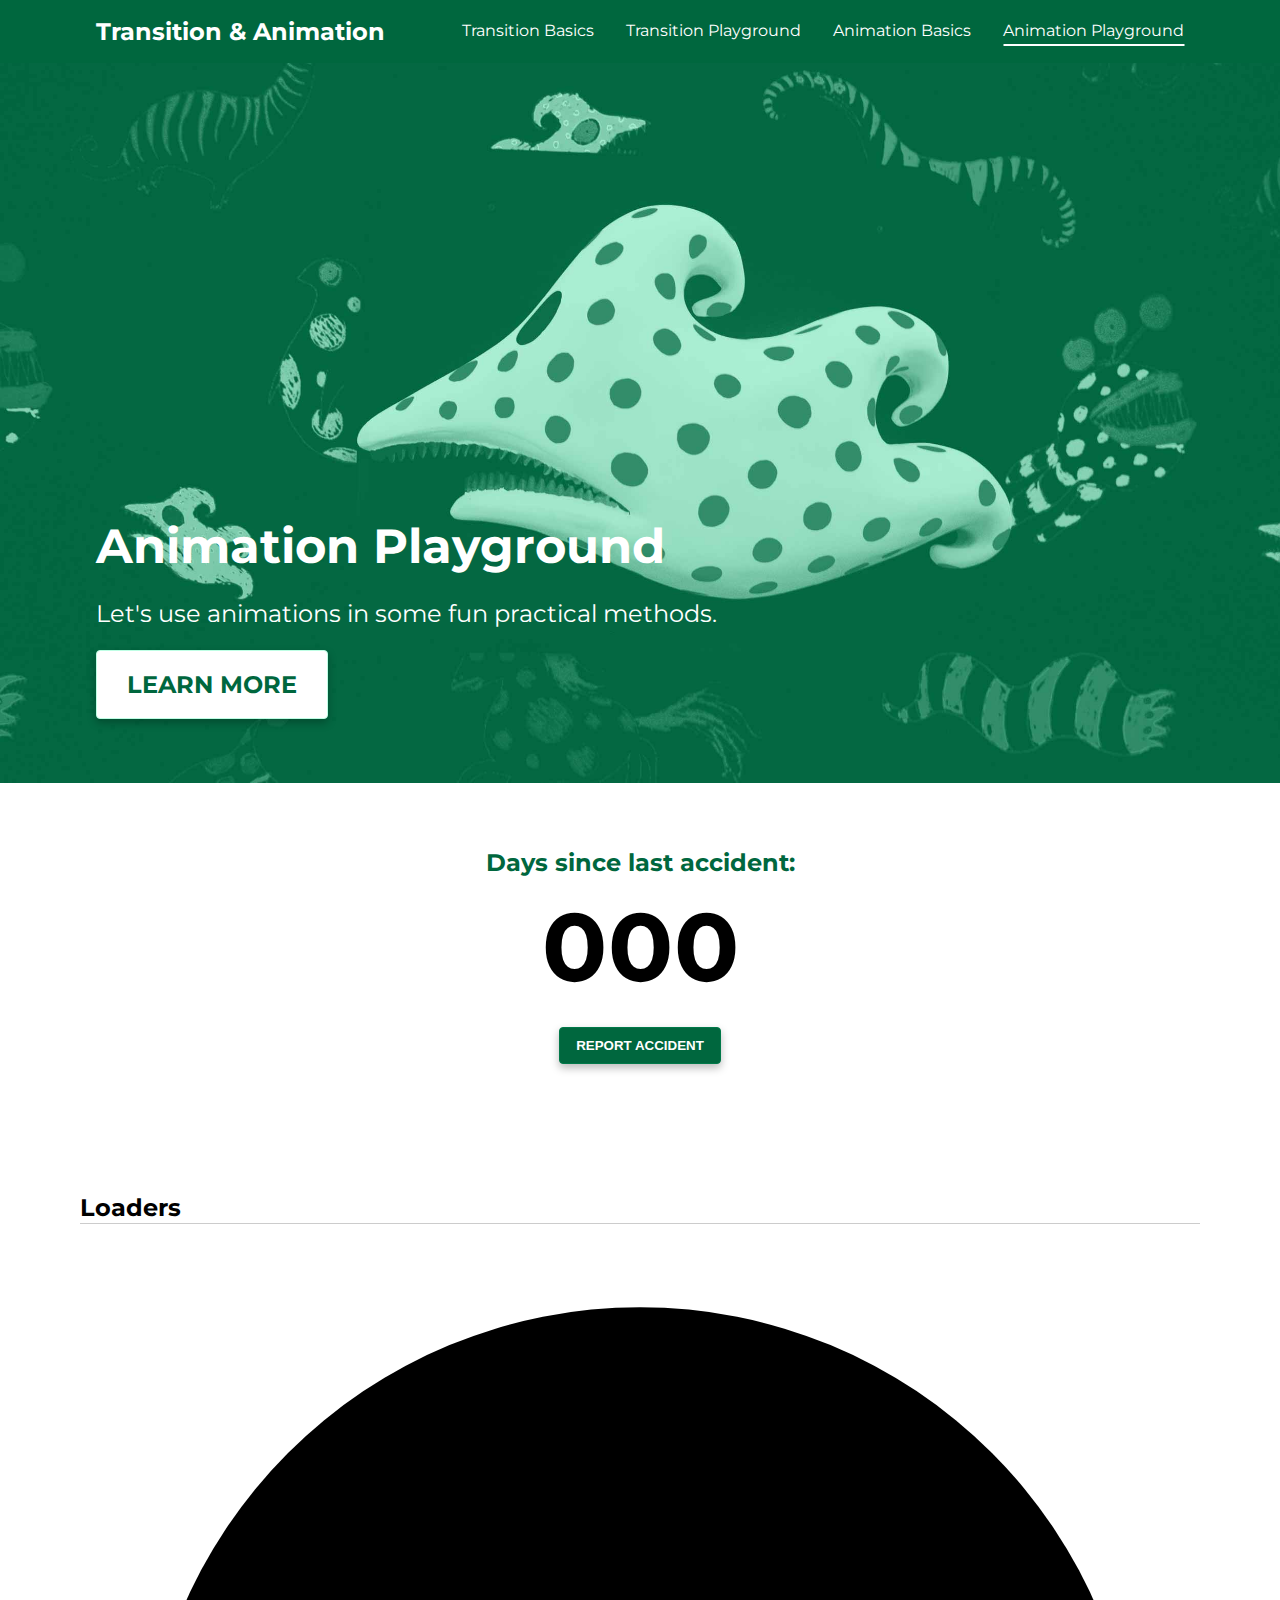
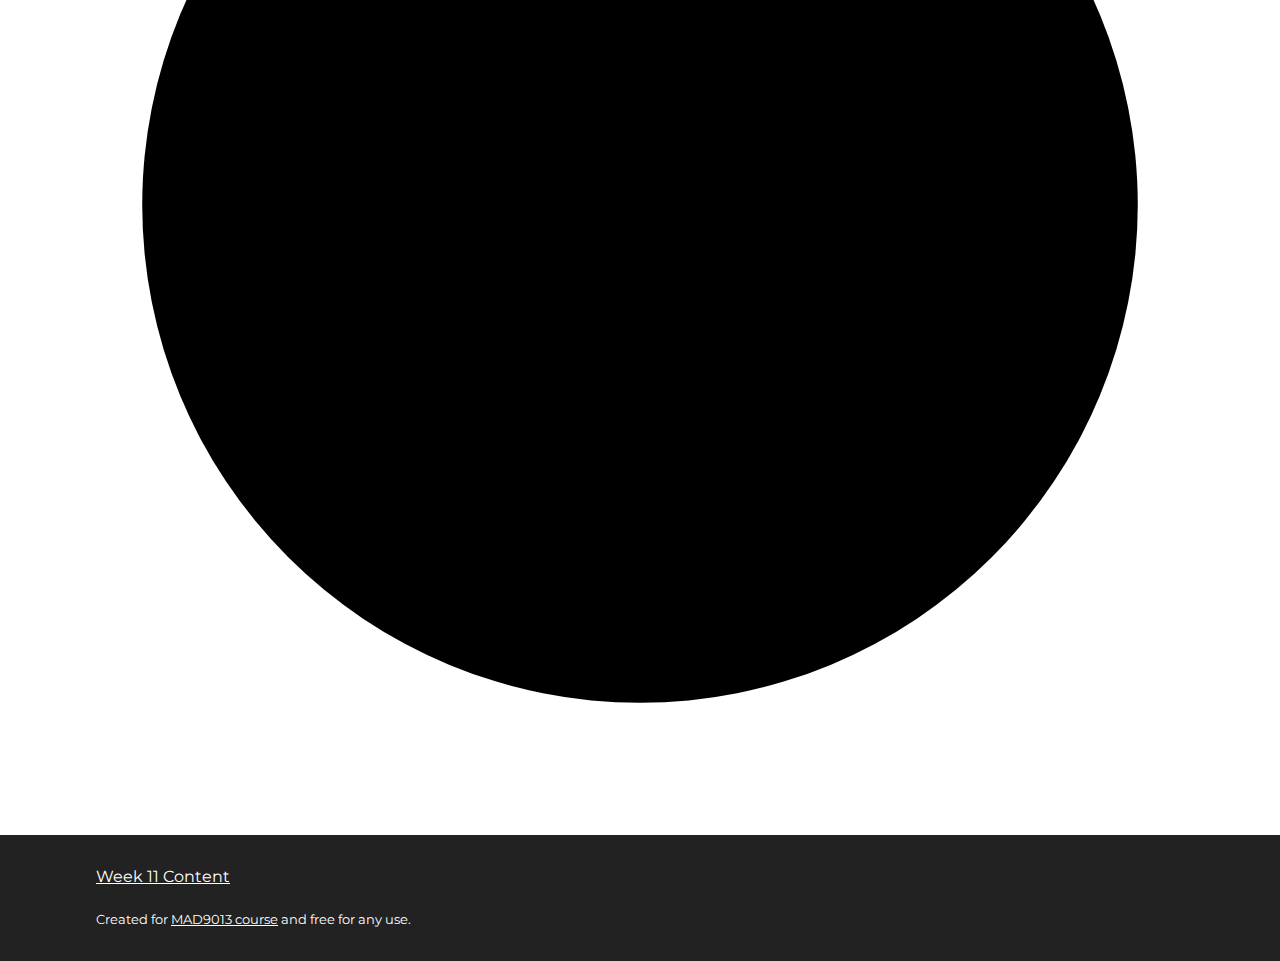
==== animation-playground.html @ c45581e3 "Set up for f22" ====
<!DOCTYPE html>
<html lang="en">
  <head>
    <meta charset="UTF-8" />
    <meta name="viewport" content="width=device-width, initial-scale=1.0" />
    <title>Animation Basics | W11 - Transition &amp; Animation</title>
    <link rel="stylesheet" href="./css/base.css" />
    <link rel="stylesheet" href="./css/animation-playground.css" />
    <link
      href="https://fonts.googleapis.com/css2?family=Montserrat:ital,wght@0,400;0,800;1,400;1,800&display=swap"
      rel="stylesheet"
    />
  </head>
  <body>
    <ul class="skip-links">
      <li><a href="#nav">Skip to main navigation</a></li>
      <li><a href="#main">Skip to content</a></li>
    </ul>

    <header class="masthead no-print" role="banner">
      <div class="container">
        <a href="/" class="logo">
          <strong>Transition &amp; Animation</strong>
        </a>
        <nav id="nav" role="navigation">
          <ul>
            <li><a href="./transition-basics.html">Transition Basics</a></li>
            <li>
              <a href="./transition-playground.html">Transition Playground</a>
            </li>
            <li><a href="./animation-basics.html">Animation Basics</a></li>
            <li>
              <a aria-current="page" href="./animation-playground.html"
                >Animation Playground</a
              >
            </li>
          </ul>
        </nav>
        <a class="nav-toggle" href="#nav" aria-label="Click to open mobile nav">
          <span class="tog top"></span>
          <span class="tog middle"></span>
          <span class="tog bottom"></span>
        </a>
      </div>
    </header>

    <main id="main" role="main">
      <!-- ---------- TUTORIAL CONTENT ---------- -->

      <header class="hero">
        <div class="container container-side-padding">
          <div class="hero-content">
            <h1>Animation Playground</h1>
            <p>Let's use animations in some fun practical methods.</p>
            <a class="btn" href="#" aria-label="Learn more about CSS animation"
              >Learn More</a
            >
          </div>
        </div>
      </header>

      <section>
        <div class="container">
          <h2 class="counter-title">Days since last accident:</h2>
          <div
            class="counter"
            aria-label="It has been 247 since last accident."
            tabindex="0"
          >
            <div class="counter-column hundreds">
              <span class="counter-num">0</span>
              <span class="counter-num">1</span>
              <span class="counter-num">2</span>
              <span class="counter-num">3</span>
              <span class="counter-num">4</span>
              <span class="counter-num">5</span>
              <span class="counter-num">6</span>
              <span class="counter-num">7</span>
              <span class="counter-num">8</span>
              <span class="counter-num">9</span>
            </div>
            <div class="counter-column tens">
              <span class="counter-num">0</span>
              <span class="counter-num">1</span>
              <span class="counter-num">2</span>
              <span class="counter-num">3</span>
              <span class="counter-num">4</span>
              <span class="counter-num">5</span>
              <span class="counter-num">6</span>
              <span class="counter-num">7</span>
              <span class="counter-num">8</span>
              <span class="counter-num">9</span>
            </div>
            <div class="counter-column ones">
              <span class="counter-num">0</span>
              <span class="counter-num">1</span>
              <span class="counter-num">2</span>
              <span class="counter-num">3</span>
              <span class="counter-num">4</span>
              <span class="counter-num">5</span>
              <span class="counter-num">6</span>
              <span class="counter-num">7</span>
              <span class="counter-num">8</span>
              <span class="counter-num">9</span>
            </div>
          </div>
          <div class="btn-wrap">
            <button class="btn btn-accident">Report Accident</button>
          </div>
        </div>
      </section>

      <section>
        <div class="container">
          <h2>Loaders</h2>
          <div class="loader-circle-wrap">
            <div class="loader-grow-outline"></div>
            <div class="loader-grow-outline delayed"></div>
          </div>
          <div class="loader-circle-wrap">
            <svg
              class="loader-spinner"
              xmlns="http://www.w3.org/2000/svg"
              viewBox="0 0 72 72"
            >
              <circle cx="36" cy="36" r="32" stroke-miterlimit="10" />
            </svg>
          </div>
        </div>
      </section>

      <!-- ---------- END TUTORIAL CONTENT ---------- -->
    </main>
    <footer class="footer" role="contentinfo">
      <div class="container">
        <p>
          <a
            href="https://mad9013.github.io/F2021/modules/week11/"
            target="_blank"
            >Week 11 Content</a
          >
        </p>
        <small
          >Created for
          <a href="https://mad9013.github.io/F2021/">MAD9013 course</a> and free
          for any use.</small
        >
      </div>
    </footer>
    <div class="click-to-close"></div>
    <script src="./js/main.js"></script>
  </body>
</html>
---- css/base.css ----
@-moz-viewport { width: device-width; scale: 1; }
@-ms-viewport { width: device-width; scale: 1; }
@-o-viewport { width: device-width; scale: 1; }
@-webkit-viewport { width: device-width; scale: 1; }
@viewport { width: device-width; scale: 1; }

html {
box-sizing: border-box;
font: normal 100%/1.3 "Montserrat", -apple-system, BlinkMacSystemFont, "Segoe UI", "Roboto", "Helvetica Neue", Arial,  "Apple Color Emoji", "Segoe UI Emoji", "Segoe UI Symbol", sans-serif;
-moz-text-size-adjust: 100%;
-ms-text-size-adjust: 100%;
-webkit-text-size-adjust: 100%;
text-size-adjust: 100%;
}

*, *::before, *::after {
  box-sizing: inherit;
}

:root {
  --color-primary: #00673e;
  --color-primary-pale: #befee4;
  --color-primary-light: #017949;
  --color-primary-dark: #00331f;
  --color-accent-1: #67003e;
  --color-accent-1-light: #febee4;
  --color-accent-2: #673e00;
  --color-accent-2-light: #fee4be;
  --color-accent-3: #3e6700;
  --color-accent-3-light: #e4febe;
  --color-accent-4: #003e67;
  --color-accent-4-light: #bee4fe;
  --color-accent-5: #3e0067;
  --color-accent-5-light: #e4befe;
  --color-accent-6: #3e6767;
  --color-accent-6-light: #e4fefe;
  --color-accent-7: #3e3e67;
  --color-accent-7-light: #e4e4fe;
  --color-accent-8: #676700;
  --color-accent-8-light: #fefebe;
  --color-error: #670c03;
}

body {
  margin: 0;
  min-height: 100vh;
  display: grid;
  grid-template-rows: auto 1fr auto;
}

svg {
  fill: currentColor;
}

/* - - - - - - - - - - Typogrophy - - - - - - - - - - */

/* 
Standardizing some basic type styles across my website.
*/


h1, h2, h3, h4, h5, h6, p, ul, ol {
  margin: 0 0 1.3rem;
}

h1 {
  font-size: 3rem;
  color: var(--color-primary);
}

h2,
h1 + .subtitle {
  border-bottom: 0.0625rem solid #ccc;
}

h1 + .subtitle {
  font-size: 1.25rem;
  margin: -1rem 0 2rem;
  font-style: italic;
}

a {
  color: var(--color-primary);
  transition:
    color .2s,
    background-color .2s,
    border-color .2s,
    box-shadow .2s;
}

a:hover, a:focus {
  color: var(--color-primary-dark);
}

.btn {
  background-color: var(--color-primary);
  border: 0.0625rem solid var(--color-primary-light);
  box-shadow: 0 0.25rem 0.5rem #0004;
  color: #fff;
  padding: .75em 1.25em;
  text-decoration: none;
  text-transform: uppercase;
  font-weight: bold;
  border-radius: 0.25rem;
  display: inline-block;
  cursor: pointer;
  transition:
    color .2s,
    background-color .2s,
    border-color .2s;
}


.btn:hover, .btn:focus {
  background-color: var(--color-primary-dark);
  border-color: var(--color-primary);
  color: #fff;
}


/* - - - - - - - - - - Layout - - - - - - - - - - */
/* 
I like to create a collection of reusable classes that help me create consistent layout and spacing on my webpages.
*/

.container {
  max-width: 70em;
  width: 100%;
  margin: 0 auto;
}

section > .container {
  padding-top: 4rem;
  padding-bottom: 4rem;
}

.container-side-padding {
  padding-left: 1rem;
  padding-right: 1rem;
}

.padding-t {
  padding-top: 6rem;
}

.padding-t-3 {
  padding-top: 3rem;
}

.spacing-b {
  padding-bottom: 6rem;
}

.push {
  margin-bottom: 1rem;
}

.push-4 {
  margin-bottom: 4rem;
}

.text-wrap {
  max-width: 45em;
}

.parent-styles {
  border: 0.25rem dashed #ccc;
}

.grid-3 {
  display: grid;
  gap: 1rem;
}

@media only screen and (min-width: 38em) {

  .grid-3 {
    grid-template-columns: repeat(3, 1fr);
  }

}

/* - - - - - - - - - - Masthead - - - - - - - - - - */

/* - - - - - - - - - - Nav Toggle - - - - - - - - - - */

.nav-toggle {
  width: 2.5rem;
  height: 1.5rem;
  display: flex;
  flex-direction: column;
  justify-content: space-between;
  position: relative;
}

.nav-toggle .tog {
  width: 100%;
  height: 0.25rem;
  background-color: #fff;
  position: relative;
  transition:
    top .2s,
    bottom .2s,
    opacity .2s,
    transform .2s;
}
.tog.top {
  top: 0;
}

.tog.bottom {
  bottom: 0;
}

.open .top {
  top: 50%;
  transform: translateY(-50%) rotate(45deg);
}

.open .middle {
  opacity: 0;
}

.open .bottom {
  bottom: 50%;
  transform: translateY(50%) rotate(-45deg);
}


@media only screen and (min-width: 65em) {

  .nav-toggle {
    display: none;
  }

}

.click-to-close {
  width: 100vw;
  height: 100vh;
  background-color: #0008;
  position: fixed;
  top: 0;
  left: 0;
  pointer-events: none;
  opacity: 0;
  transition:
    opacity .2s;
}

.click-to-close.open {
  opacity: 1;
  pointer-events: all;
}

/* - - - - - - - - - - End of Nav Toggle - - - - - - - - - - */

.masthead {
  padding: 1rem 0;
  background-color: var(--color-primary);
  position: sticky;
  top: 0;
  width: 100%;
  z-index: 10000;
}

.masthead .container {
  padding: 0 1rem;
  display: flex;
  justify-content: space-between;
  align-items: center;
}

.masthead a {
  color: #fff;
  text-decoration: none;
  transition:
    opacity .2s;
}

.masthead nav a {
  position: relative;
}

.masthead nav a::after {
  content: " ";
  display: none;
  position: absolute;
  width: 0;
  height: 0.125rem;
  bottom: -.25rem;
  left: 50%;
  transform: translateX(-50%);
  background-color: #fff;
}

.masthead nav a[aria-current="page"]::after,
.masthead nav a:hover::after {
  width: 100%;
}

.masthead a.logo:hover,
.masthead a.logo:focus {
  opacity: .5;
}

.masthead .logo h1,
.masthead .logo strong {
  color: #fff;
  font-size: 1.5rem;
  margin: 0;
}

.masthead nav {
  position: fixed;
  top: 0;
  right: -66.6666%;
  width: 66.6666vw;
  height: 100vh;
  box-shadow: -0.125rem 0.25rem 0.5rem rgba(0, 0, 0, .15);
  background-color: var(--color-primary-dark);
  transition:
    right .2s,
    top .2s;
}

.masthead nav.open {
  right: 0;
}

.masthead nav ul {
  padding: 6rem 1rem;
  text-align: right;
  margin: 0;
  list-style-type: none;
}

.masthead nav li:not(:last-child) {
  margin-bottom: 1rem;
}

.masthead nav a {
  display: block;
  font-size: 1.25rem;
}

@media only screen and (min-width: 65em) {

  .masthead nav {
    position: static;
    top: auto;
    left: auto;
    width: auto;
    height: auto;
    box-shadow: none;
    z-index: auto;
    background-color: transparent;
  }

  .masthead nav ul {
    display: flex;
    padding: 0;
  }

  .masthead nav li:not(:last-child) {
    margin-bottom: 0;
    margin-right: 2rem;
  }
  
  .masthead nav a {
    display: block;
    font-size: 1rem;
  }

  .masthead nav a::after {
    display: block;
  }

}

/* - - - - - - - - - - Cards - - - - - - - - - - */

.cards {
  list-style-type: none;
  padding: 0;
  display: grid;
  grid-template-columns: 1fr;
  column-gap: 1rem;
  row-gap: 1rem;
}

.cards-examples li {
  display: flex;
}

.cards-examples .card {
  display: flex;
  flex-direction: column;
  justify-content: space-between;
  flex-grow: 2;
  padding: 1rem;
  color: var(--color-primary);
  border: 0.125rem solid var(--color-primary);
  background-color: #fff;
  box-shadow: 0 0.25rem 0.5rem rgba(0, 0, 0, .15);
  border-radius: .5rem;
  text-decoration: none;
}

.cards-examples .card:hover,
.cards-examples .card:focus {
  color: #fff;
  border-color: #fff;
  background-color: var(--color-primary);
  box-shadow: 0 0.5rem 0.75rem rgba(0, 0, 0, .15);
  }

.cards-examples .card span {
  text-decoration: underline;
}

@media only screen and (min-width: 38em) {

  .cards-examples {
    grid-template-columns: repeat(2, 1fr);
  }

}

@media only screen and (min-width: 60em) {

  .cards-examples {
    grid-template-columns: repeat(4, 1fr);
  }

}

/* - - - - - - - - - - Footer - - - - - - - - - - */

.footer {
  background-color: #222;
  color: #fff;
  padding: 2rem 0;
}

.footer .container {
  padding: 0 1rem;
}

.footer a {
  color: #fff;
}

.footer a:hover,
.footer a:focus {
  color: #ffffffaa;
}

/* - - - - - - - - - - Helpers - - - - - - - - - - */

.box-simple {
  border: 0.25rem solid var(--color-primary);
  background-color: var(--color-primary-pale);
  border-radius: .5rem;
  padding: 1rem;
  text-align: center;
  /* display: inline-block; */
  /* width: max-content; */
  margin: 0 0 1rem;
}

.box-simple:nth-of-type(2) {
  border-color: var(--color-accent-1);
  background-color: var(--color-accent-1-light);
}

.box-simple:nth-of-type(3) {
  border-color: var(--color-accent-2);
  background-color: var(--color-accent-2-light);
}

.box-simple:nth-of-type(4) {
  border-color: var(--color-accent-3);
  background-color: var(--color-accent-3-light);
}

.box-simple:nth-of-type(5) {
  border-color: var(--color-accent-4);
  background-color: var(--color-accent-4-light);
}

.box-simple:nth-of-type(6) {
  border-color: var(--color-accent-5);
  background-color: var(--color-accent-5-light);
}

.box-simple:nth-of-type(7) {
  border-color: var(--color-accent-6);
  background-color: var(--color-accent-6-light);
}

.box-simple:nth-of-type(8) {
  border-color: var(--color-accent-7);
  background-color: var(--color-accent-7-light);
}

.box-simple:nth-of-type(9) {
  border-color: var(--color-accent-8);
  background-color: var(--color-accent-8-light);
}

.box-simple:last-of-type {
  margin: 0;
}

.flex-transition .box-simple,
.grid-transition .box-simple {
  margin: 0;
}

.flex-transition .box-simple:not(:last-child) {
  margin: 0 1rem 0 0;
}

/* A nice highlight for when I dropped in code samples */

code {
  background-color: #00000022;
  border: 0.0625rem solid #00000044;
  padding: .25rem;
  border-radius: .25rem;
}

/* - - - - - - - - - - Accessibility - - - - - - - - - - */

.skip-links {
  padding: 0;
  margin: 0;
  list-style-type: none;
}

.skip-links a {
  position: absolute;
  top: -100rem;
  display: inline-block;
  padding: 1rem;
  background-color: var(--color-accent-1);
  color: #fff;
  font-weight: bold;
  text-decoration: none;
  z-index: 1000000;
}

.skip-links a:focus {
  top: 0;
}

.to-top {
  position: fixed;
  bottom: 0;
  right: 1rem;
  background-color: var(--color-accent-1);
  padding: .5rem .75rem;
  border-radius: .5rem .5rem 0 0;
  text-decoration: none;
  transform: translateY(100%);
  transition: transform .2s;
}

.to-top.visible {
  transform: none;
}

*:focus {
  outline: 0.125rem solid var(--color-accent-1);
  outline-offset: 0.125rem;
}


/* - - - - - - - - - - Icons - - - - - - - - - - */

.icon {
  width: 2rem;
  height: 2rem;
  display: inline-flex;
  align-items: center;
  justify-content: center;
  vertical-align: middle;
}

.icon svg {
  width: 100%;
  height: 100%;
  display: inline-block;
}

.icon-label {
  vertical-align: middle;
}
---- css/animation-playground.css ----
.hero {
  height: clamp(30rem, 80vh, 50rem);
  background-color: var(--color-primary);
  background-image: url('../images/hero.jpg');
  background-size: cover;
  background-position: center;
  display: flex;
  align-items: flex-end;
}

.hero-content {
  padding: 4rem 0;
  font-size: 1.5rem;
}

.hero-content h1,
.hero-content p {
  color: #fff;
}

.hero-content .btn {
  background-color: #fff;
  border-color: var(--color-primary-pale);
  color: var(--color-primary);
  transition:
    color .2s,
    background-color .2s;
}

.hero-content .btn:hover {
  background-color: var(--color-primary-light);
  color: #fff;
}

/* - - - - - - - - - - Counter - - - - - - - - - - */

.counter-title {
  text-align: center;
  border: 0;
  color: var(--color-primary);
}

.btn-wrap {
  text-align: center;
  padding-top: 2rem;
}

.counter {
  height: 6rem;
  overflow: hidden;
  display: flex;
  justify-content: center;
}

.counter-column {
  display: flex;
  flex-direction: column-reverse;
  align-items: center;
  font-size: 6rem;
  line-height: 1;
  font-weight: bold;
  position: relative;
}


/* - - - - - - - - - - Loaders - - - - - - - - - - */
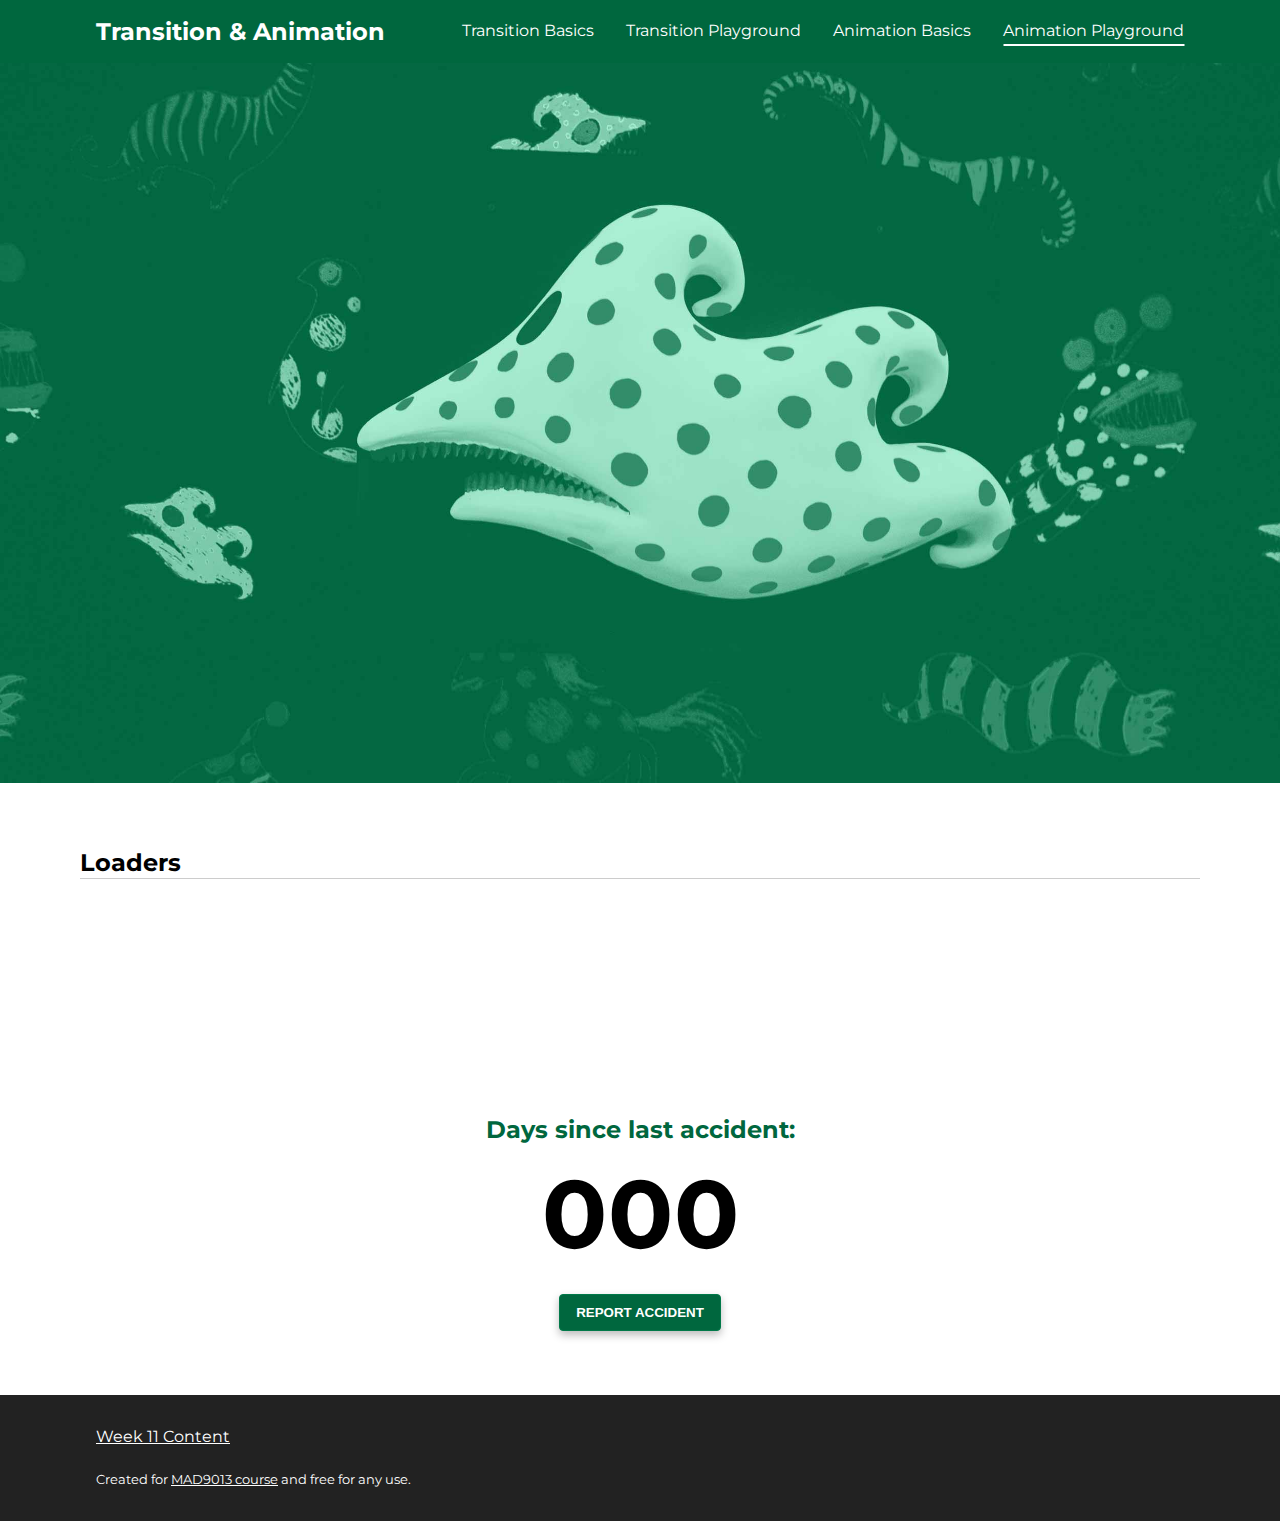
==== commit 6d787b3f: "Update ahead of lesson" ====
--- a/animation-playground.html
+++ b/animation-playground.html
@@ -5,7 +5,7 @@
     <meta name="viewport" content="width=device-width, initial-scale=1.0" />
     <title>Animation Basics | W11 - Transition &amp; Animation</title>
     <link rel="stylesheet" href="./css/base.css" />
-    <link rel="stylesheet" href="./css/animation-playground.css" />
+    <link rel="stylesheet" href="./css/animation-playground-complete.css" />
     <link
       href="https://fonts.googleapis.com/css2?family=Montserrat:ital,wght@0,400;0,800;1,400;1,800&display=swap"
       rel="stylesheet"
@@ -61,6 +61,25 @@
 
       <section>
         <div class="container">
+          <h2>Loaders</h2>
+          <div class="loader-circle-wrap">
+            <div class="loader-grow-outline"></div>
+            <div class="loader-grow-outline delayed"></div>
+          </div>
+          <div class="loader-circle-wrap">
+            <svg
+              class="loader-spinner"
+              xmlns="http://www.w3.org/2000/svg"
+              viewBox="0 0 72 72"
+            >
+              <circle cx="36" cy="36" r="32" stroke-miterlimit="10" />
+            </svg>
+          </div>
+        </div>
+      </section>
+
+      <section>
+        <div class="container">
           <h2 class="counter-title">Days since last accident:</h2>
           <div
             class="counter"
@@ -110,25 +129,6 @@
         </div>
       </section>
 
-      <section>
-        <div class="container">
-          <h2>Loaders</h2>
-          <div class="loader-circle-wrap">
-            <div class="loader-grow-outline"></div>
-            <div class="loader-grow-outline delayed"></div>
-          </div>
-          <div class="loader-circle-wrap">
-            <svg
-              class="loader-spinner"
-              xmlns="http://www.w3.org/2000/svg"
-              viewBox="0 0 72 72"
-            >
-              <circle cx="36" cy="36" r="32" stroke-miterlimit="10" />
-            </svg>
-          </div>
-        </div>
-      </section>
-
       <!-- ---------- END TUTORIAL CONTENT ---------- -->
     </main>
     <footer class="footer" role="contentinfo">
--- a/css/animation-playground-complete.css
+++ b/css/animation-playground-complete.css
@@ -0,0 +1,199 @@
+.hero {
+  height: clamp(30rem, 80vh, 50rem);
+  background-color: var(--color-primary);
+  background-image: url('../images/hero.jpg');
+  background-size: cover;
+  background-position: center;
+  display: flex;
+  align-items: flex-end;
+}
+
+.hero-content {
+  padding: 4rem 0;
+  font-size: 1.5rem;
+}
+
+.hero-content h1,
+.hero-content p {
+  color: #fff;
+  transform: translateX(-4rem);
+  opacity: 0;
+  animation: slideIn .5s 1s forwards;
+}
+
+.hero-content p {
+  animation-delay: 1.25s;
+}
+
+.hero-content .btn {
+  background-color: #fff;
+  border-color: var(--color-primary-pale);
+  color: var(--color-primary);
+  transform: translateX(-4rem);
+  opacity: 0;
+  transition:
+    color .2s,
+    background-color .2s;
+  animation: slideIn .5s 1.5s forwards;
+}
+
+.hero-content .btn:hover {
+  background-color: var(--color-primary-light);
+  color: #fff;
+}
+
+@keyframes slideIn {
+  from {
+    transform: translateX(-4rem);
+    opacity: 0;
+  }
+  to {
+    transform: translateX(0);
+    opacity: 1;
+  }
+}
+
+/* - - - - - - - - - - Loaders - - - - - - - - - - */
+
+.loader-circle-wrap {
+  width: 5rem;
+  height: 5rem;
+  position: relative;
+  display: inline-block;
+  margin-right: 2rem;
+}
+
+.loader-grow-outline {
+  border: 1rem solid var(--color-primary);
+  transform: scale(0);
+  border-radius: 50%;
+  width: 5rem;
+  height: 5rem;
+  animation-duration: 1s;
+  animation-timing-function: ease;
+  animation-iteration-count: infinite;
+  animation-name: grow-outline;
+  position: absolute;
+}
+.delayed {
+  animation-delay: .5s;
+}
+
+@keyframes grow-outline {
+  0% {
+    transform: scale(0);
+    border-width: 1rem;
+  }
+  50% {
+    opacity: 1;
+  }
+  100% {
+    transform: scale(1);
+    border-width: 0;
+    opacity: 0;
+  }
+}
+
+.loader-spinner {
+  fill: none;
+  stroke-width: .25rem;
+  stroke-dasharray: 101.09px 201.09px;
+  stroke-dashoffset: 101.09px;
+  transform: rotate(-90deg);
+  animation-name: spinner;
+  animation-duration: 2s;
+  animation-timing-function: cubic-bezier(.75,0,.25,1);
+  animation-iteration-count: infinite;
+}
+
+.loader-spinner circle {
+  stroke: var(--color-accent-2);
+}
+
+@keyframes spinner {
+  0% {
+    stroke-dashoffset: 101.09px;
+    transform: rotate(-90deg);
+  }
+  100% {
+    stroke-dashoffset: -201.09px;
+    transform: rotate(630deg);
+  }
+}
+
+/* - - - - - - - - - - Counter - - - - - - - - - - */
+
+.counter-title {
+  text-align: center;
+  border: 0;
+  color: var(--color-primary);
+}
+
+.btn-wrap {
+  text-align: center;
+  padding-top: 2rem;
+}
+
+.counter {
+  height: 6rem;
+  overflow: hidden;
+  display: flex;
+  justify-content: center;
+}
+
+.counter-column {
+  display: flex;
+  flex-direction: column-reverse;
+  align-items: center;
+  font-size: 6rem;
+  line-height: 1;
+  font-weight: bold;
+  position: relative;
+}
+
+.hundreds,
+.tens,
+.ones {
+  animation-name: countUp;
+  animation-duration: 2s;
+  animation-fill-mode: forwards;
+  animation-timing-function: cubic-bezier(.75,-0.27,.29,1.28);
+}
+
+.hundreds {
+  --offset: 2;
+}
+
+.tens {
+  --offset: 4;
+}
+
+.ones {
+  --offset: 7;
+}
+
+
+.accident .hundreds,
+.accident .tens,
+.accident .ones {
+  top: calc(6rem * var(--offset));
+  animation-name: countDown;
+}
+
+@keyframes countUp {
+  0% {
+    top: 0;
+  }
+  100% {
+    top: calc(6rem * var(--offset));
+  }
+}
+
+@keyframes countDown {
+  0% {
+    top: calc(6rem * var(--offset));
+  }
+  100% {
+    top: 0;
+  }
+}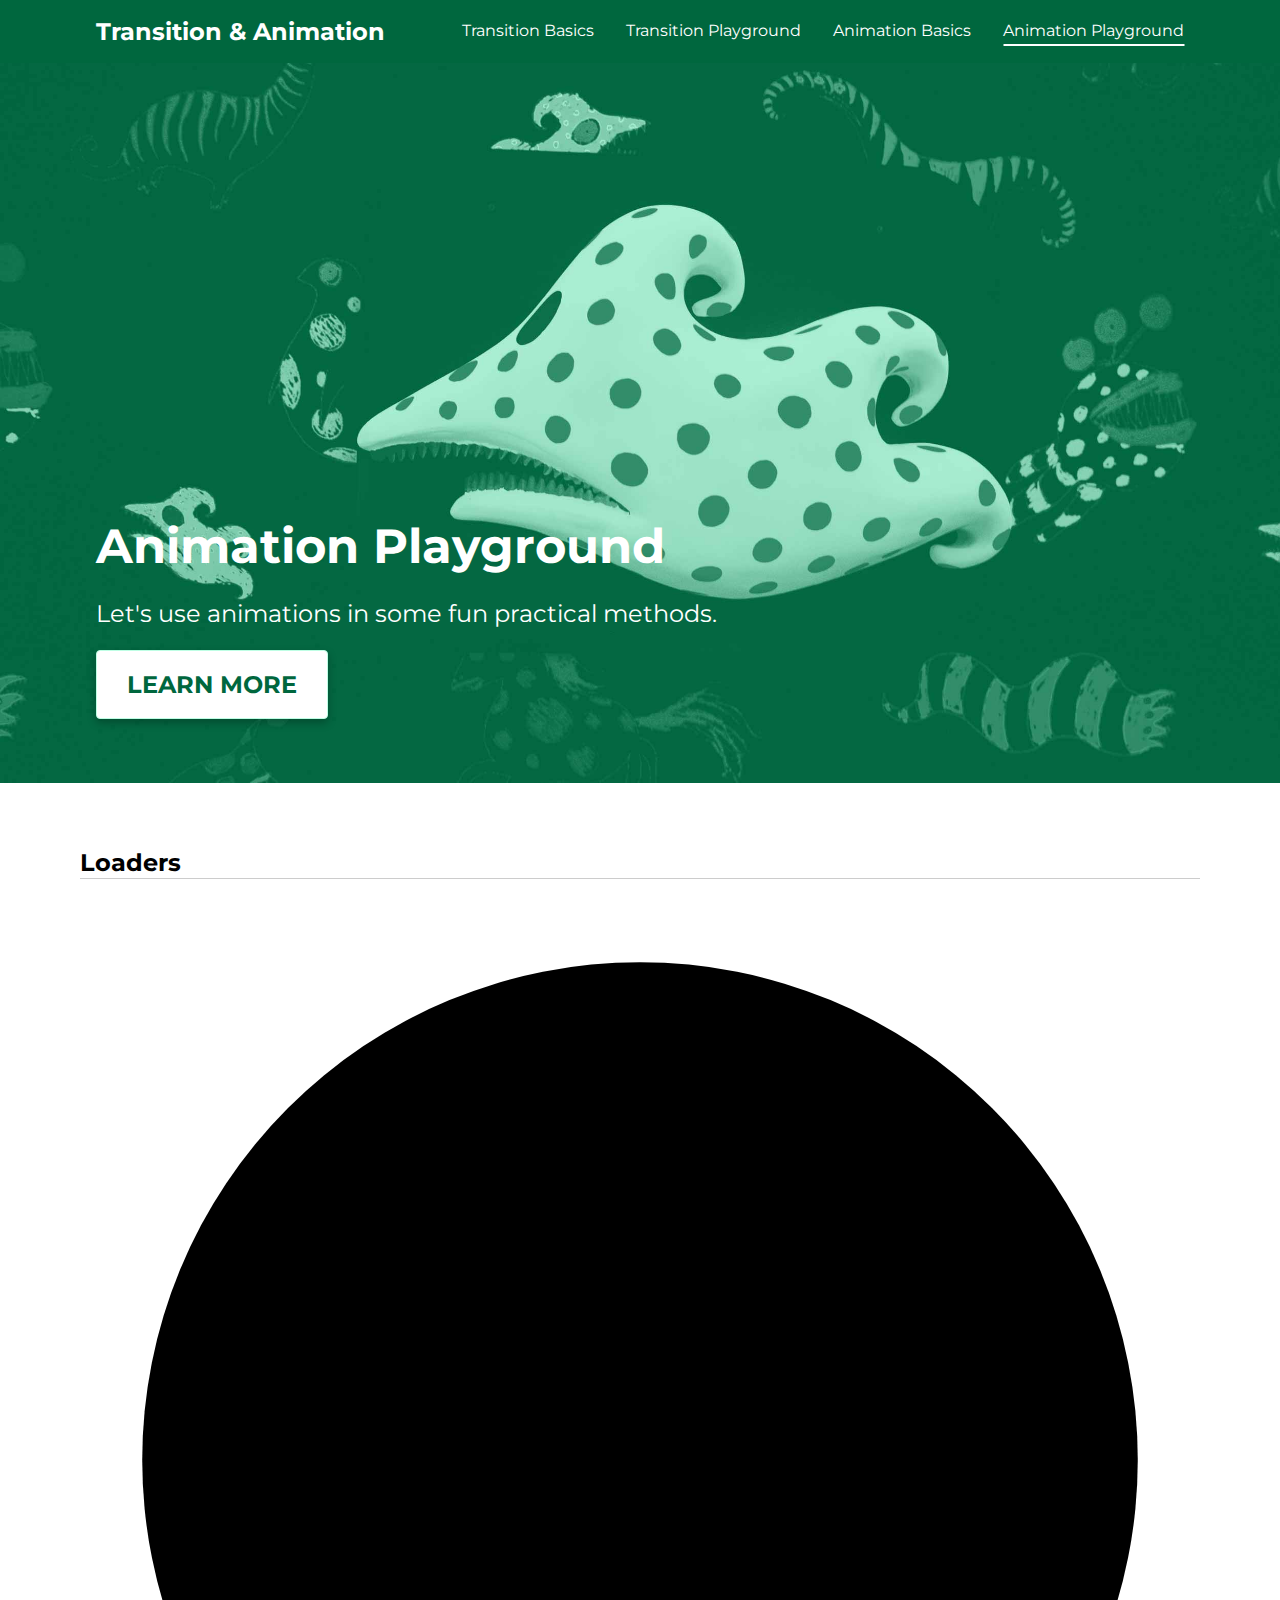
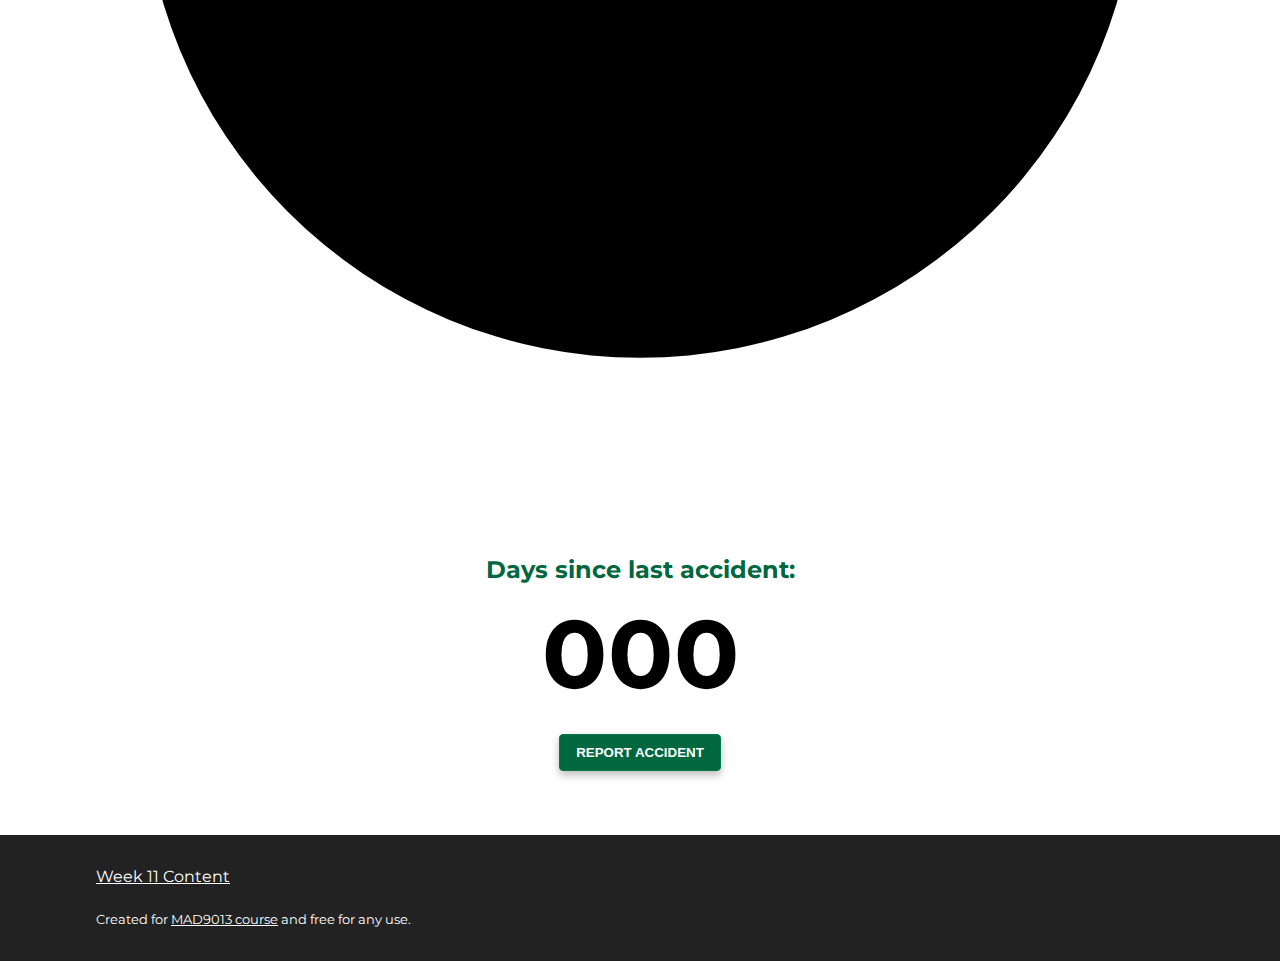
==== commit 84f4e43b: "Fix link to css" ====
--- a/animation-playground.html
+++ b/animation-playground.html
@@ -5,7 +5,7 @@
     <meta name="viewport" content="width=device-width, initial-scale=1.0" />
     <title>Animation Basics | W11 - Transition &amp; Animation</title>
     <link rel="stylesheet" href="./css/base.css" />
-    <link rel="stylesheet" href="./css/animation-playground-complete.css" />
+    <link rel="stylesheet" href="./css/animation-playground.css" />
     <link
       href="https://fonts.googleapis.com/css2?family=Montserrat:ital,wght@0,400;0,800;1,400;1,800&display=swap"
       rel="stylesheet"
--- a/css/animation-playground.css
+++ b/css/animation-playground.css
@@ -0,0 +1,66 @@
+.hero {
+  height: clamp(30rem, 80vh, 50rem);
+  background-color: var(--color-primary);
+  background-image: url('../images/hero.jpg');
+  background-size: cover;
+  background-position: center;
+  display: flex;
+  align-items: flex-end;
+}
+
+.hero-content {
+  padding: 4rem 0;
+  font-size: 1.5rem;
+}
+
+.hero-content h1,
+.hero-content p {
+  color: #fff;
+}
+
+.hero-content .btn {
+  background-color: #fff;
+  border-color: var(--color-primary-pale);
+  color: var(--color-primary);
+  transition:
+    color .2s,
+    background-color .2s;
+}
+
+.hero-content .btn:hover {
+  background-color: var(--color-primary-light);
+  color: #fff;
+}
+
+/* - - - - - - - - - - Loaders - - - - - - - - - - */
+
+/* - - - - - - - - - - Counter - - - - - - - - - - */
+
+.counter-title {
+  text-align: center;
+  border: 0;
+  color: var(--color-primary);
+}
+
+.btn-wrap {
+  text-align: center;
+  padding-top: 2rem;
+}
+
+.counter {
+  height: 6rem;
+  overflow: hidden;
+  display: flex;
+  justify-content: center;
+}
+
+.counter-column {
+  display: flex;
+  flex-direction: column-reverse;
+  align-items: center;
+  font-size: 6rem;
+  line-height: 1;
+  font-weight: bold;
+  position: relative;
+}
+
